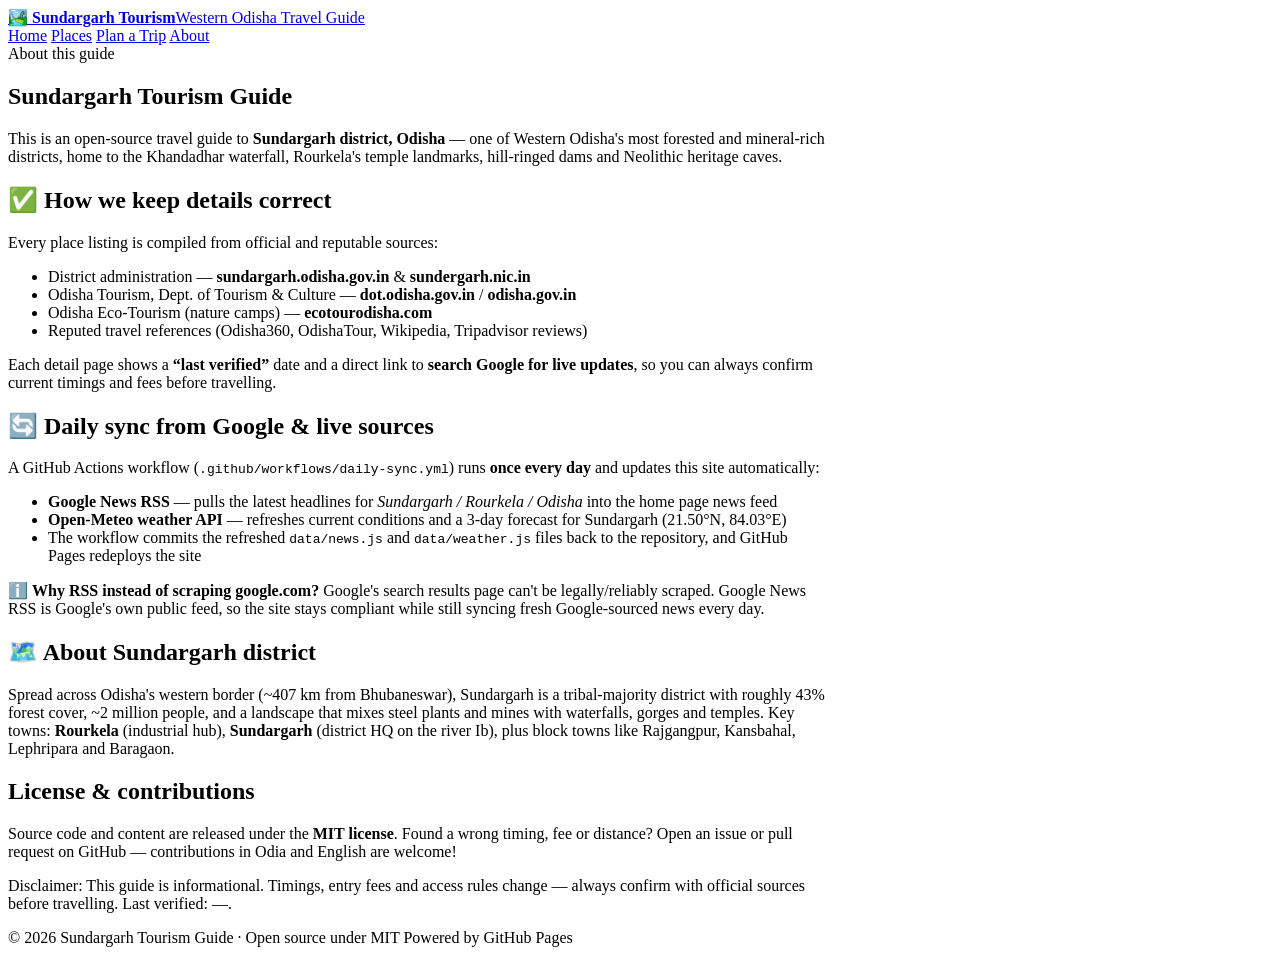
==== about.html @ 96e83e15 "Add files via upload" ====
<!DOCTYPE html>
<html lang="en">
<head>
  <meta charset="UTF-8">
  <meta name="viewport" content="width=device-width, initial-scale=1.0">
  <title>About — Sundargarh Tourism Guide</title>
  <meta name="description" content="About the Sundargarh Tourism Guide — sources, method and daily Google sync.">
  <link rel="icon" href="data:image/svg+xml,<svg xmlns='http://www.w3.org/2000/svg' viewBox='0 0 100 100'><text y='.9em' font-size='90'>🏞️</text></svg>">
  <link rel="stylesheet" href="css/style.css">
</head>
<body>
  <header class="site-header">
    <div class="container header-inner">
      <a class="brand" href="index.html">
        <span class="brand-mark">🏞️</span>
        <span class="brand-text"><strong>Sundargarh Tourism</strong><span>Western Odisha Travel Guide</span></span>
      </a>
      <nav class="nav" aria-label="Main navigation">
        <a href="index.html">Home</a>
        <a href="places.html">Places</a>
        <a href="trip.html">Plan a Trip</a>
        <a href="about.html" class="active">About</a>
      </nav>
    </div>
  </header>

  <main>
    <section>
      <div class="container" style="max-width:820px">
        <div class="section-head">
          <span class="eyebrow">About this guide</span>
          <h2>Sundargarh Tourism Guide</h2>
        </div>

        <div class="prose">
          <p>This is an open-source travel guide to <b>Sundargarh district, Odisha</b> — one of Western Odisha's most forested and mineral-rich districts, home to the Khandadhar waterfall, Rourkela's temple landmarks, hill-ringed dams and Neolithic heritage caves.</p>

          <h2>✅ How we keep details correct</h2>
          <p>Every place listing is compiled from official and reputable sources:</p>
          <ul class="checklist">
            <li>District administration — <b>sundargarh.odisha.gov.in</b> &amp; <b>sundergarh.nic.in</b></li>
            <li>Odisha Tourism, Dept. of Tourism &amp; Culture — <b>dot.odisha.gov.in</b> / <b>odisha.gov.in</b></li>
            <li>Odisha Eco-Tourism (nature camps) — <b>ecotourodisha.com</b></li>
            <li>Reputed travel references (Odisha360, OdishaTour, Wikipedia, Tripadvisor reviews)</li>
          </ul>
          <p>Each detail page shows a <b>“last verified”</b> date and a direct link to <b>search Google for live updates</b>, so you can always confirm current timings and fees before travelling.</p>

          <h2>🔄 Daily sync from Google &amp; live sources</h2>
          <p>A GitHub Actions workflow (<code>.github/workflows/daily-sync.yml</code>) runs <b>once every day</b> and updates this site automatically:</p>
          <ul class="checklist">
            <li><b>Google News RSS</b> — pulls the latest headlines for <i>Sundargarh / Rourkela / Odisha</i> into the home page news feed</li>
            <li><b>Open-Meteo weather API</b> — refreshes current conditions and a 3-day forecast for Sundargarh (21.50°N, 84.03°E)</li>
            <li>The workflow commits the refreshed <code>data/news.js</code> and <code>data/weather.js</code> files back to the repository, and GitHub Pages redeploys the site</li>
          </ul>

          <div class="notice">ℹ️ <b>Why RSS instead of scraping google.com?</b> Google's search results page
          can't be legally/reliably scraped. Google News RSS is Google's own public feed, so the site stays
          compliant while still syncing fresh Google-sourced news every day.</div>

          <h2>🗺️ About Sundargarh district</h2>
          <p>Spread across Odisha's western border (~407 km from Bhubaneswar), Sundargarh is a tribal-majority district with roughly 43% forest cover, ~2 million people, and a landscape that mixes steel plants and mines with waterfalls, gorges and temples. Key towns: <b>Rourkela</b> (industrial hub), <b>Sundargarh</b> (district HQ on the river Ib), plus block towns like Rajgangpur, Kansbahal, Lephripara and Baragaon.</p>

          <h2>License &amp; contributions</h2>
          <p>Source code and content are released under the <b>MIT license</b>. Found a wrong timing, fee or distance? Open an issue or pull request on GitHub — contributions in Odia and English are welcome!</p>

          <p class="source-line">Disclaimer: This guide is informational. Timings, entry fees and access
          rules change — always confirm with official sources before travelling. Last verified:
          <span id="last-verified">—</span>.</p>
        </div>
      </div>
    </section>
  </main>

  <footer class="site-footer">
    <div class="container">
      <div class="footer-bottom" style="border-top:none;margin-top:0">
        <span>© <span id="year">2026</span> Sundargarh Tourism Guide · Open source under MIT</span>
        <span>Powered by GitHub Pages</span>
      </div>
    </div>
  </footer>

  <script src="data/places.js"></script>
  <script src="data/news.js"></script>
  <script src="data/weather.js"></script>
  <script src="js/main.js"></script>
</body>
</html>
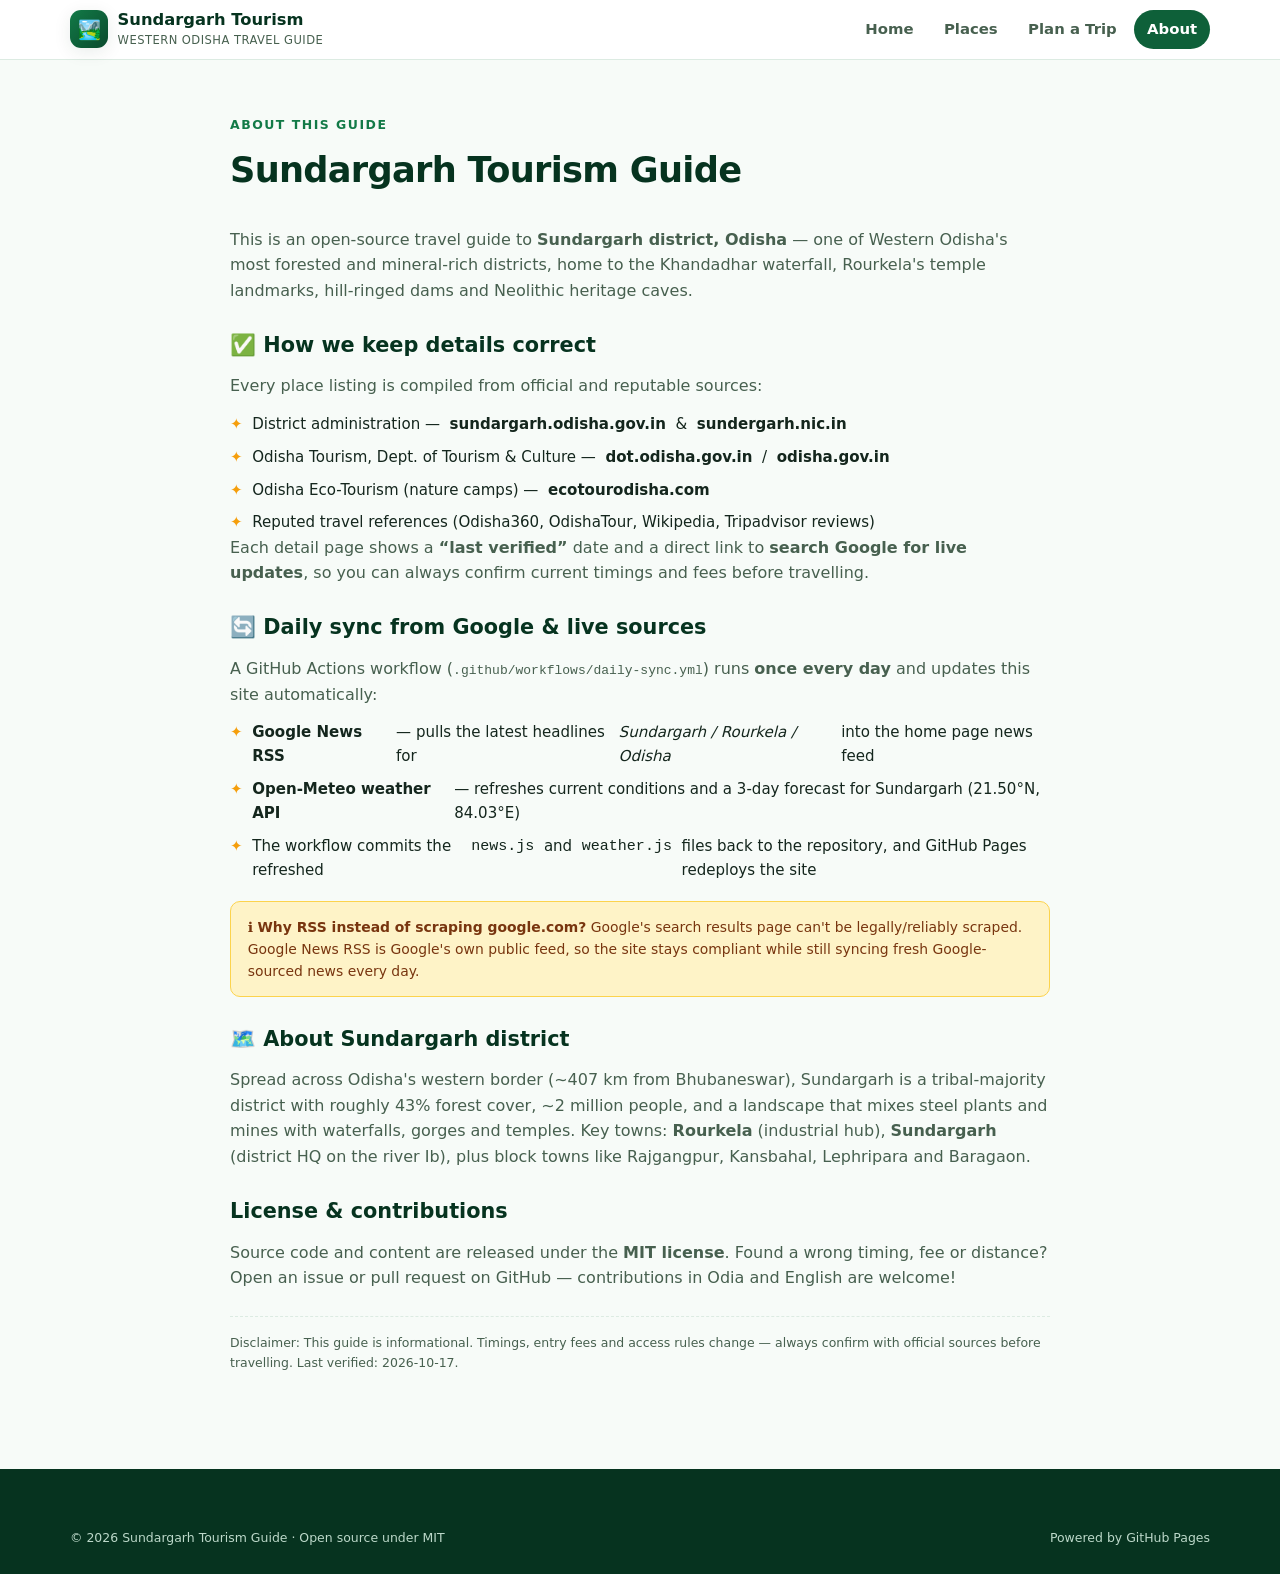
==== commit 7fbc452d: "Add files via upload" ====
--- a/about.html
+++ b/about.html
@@ -6,7 +6,7 @@
   <title>About — Sundargarh Tourism Guide</title>
   <meta name="description" content="About the Sundargarh Tourism Guide — sources, method and daily Google sync.">
   <link rel="icon" href="data:image/svg+xml,<svg xmlns='http://www.w3.org/2000/svg' viewBox='0 0 100 100'><text y='.9em' font-size='90'>🏞️</text></svg>">
-  <link rel="stylesheet" href="css/style.css">
+  <link rel="stylesheet" href="style.css">
 </head>
 <body>
   <header class="site-header">
@@ -50,7 +50,7 @@
           <ul class="checklist">
             <li><b>Google News RSS</b> — pulls the latest headlines for <i>Sundargarh / Rourkela / Odisha</i> into the home page news feed</li>
             <li><b>Open-Meteo weather API</b> — refreshes current conditions and a 3-day forecast for Sundargarh (21.50°N, 84.03°E)</li>
-            <li>The workflow commits the refreshed <code>data/news.js</code> and <code>data/weather.js</code> files back to the repository, and GitHub Pages redeploys the site</li>
+            <li>The workflow commits the refreshed <code>news.js</code> and <code>weather.js</code> files back to the repository, and GitHub Pages redeploys the site</li>
           </ul>
 
           <div class="notice">ℹ️ <b>Why RSS instead of scraping google.com?</b> Google's search results page
@@ -80,9 +80,9 @@
     </div>
   </footer>
 
-  <script src="data/places.js"></script>
-  <script src="data/news.js"></script>
-  <script src="data/weather.js"></script>
-  <script src="js/main.js"></script>
+  <script src="places.js"></script>
+  <script src="news.js"></script>
+  <script src="weather.js"></script>
+  <script src="main.js"></script>
 </body>
 </html>
--- a/style.css
+++ b/style.css
@@ -0,0 +1,294 @@
+/* ============================================================
+   Sundargarh Tourism Guide — styles
+   Mobile-first, no external dependencies (works offline/on GitHub Pages)
+   ============================================================ */
+
+:root {
+  --green-900: #06331f;
+  --green-800: #0a4a2d;
+  --green-700: #0e6039;
+  --green-600: #127a47;
+  --green-500: #17915a;
+  --green-100: #e3f4eb;
+  --green-50: #f1faf5;
+  --amber-500: #f59e0b;
+  --amber-400: #fbbf24;
+  --amber-100: #fef3c7;
+  --earth: #8b5e34;
+  --ink: #14261d;
+  --ink-soft: #47604f;
+  --line: #dcebe2;
+  --bg: #f7fbf8;
+  --card: #ffffff;
+  --radius: 16px;
+  --radius-sm: 10px;
+  --shadow: 0 4px 18px rgba(6, 51, 31, 0.09);
+  --shadow-lg: 0 14px 40px rgba(6, 51, 31, 0.16);
+  --font: system-ui, -apple-system, "Segoe UI", Roboto, "Noto Sans", "Noto Sans Oriya", Arial, sans-serif;
+}
+
+* { margin: 0; padding: 0; box-sizing: border-box; }
+html { scroll-behavior: smooth; }
+body {
+  font-family: var(--font);
+  color: var(--ink);
+  background: var(--bg);
+  line-height: 1.6;
+  -webkit-font-smoothing: antialiased;
+}
+img { display: block; max-width: 100%; }
+a { color: var(--green-600); text-decoration: none; }
+a:hover { text-decoration: underline; }
+
+.container { width: min(1140px, 92%); margin-inline: auto; }
+
+/* ---------- Header ---------- */
+.site-header {
+  position: sticky; top: 0; z-index: 50;
+  background: rgba(255, 255, 255, 0.94);
+  backdrop-filter: blur(8px);
+  border-bottom: 1px solid var(--line);
+}
+.header-inner {
+  display: flex; align-items: center; justify-content: space-between;
+  padding: 0.65rem 0; gap: 1rem;
+}
+.brand { display: flex; align-items: center; gap: 0.6rem; text-decoration: none; }
+.brand:hover { text-decoration: none; }
+.brand-mark {
+  width: 38px; height: 38px; border-radius: 11px; flex: none;
+  background: linear-gradient(135deg, var(--green-600), var(--green-800));
+  display: grid; place-items: center; color: #fff; font-size: 1.15rem;
+  box-shadow: var(--shadow);
+}
+.brand-text { line-height: 1.15; }
+.brand-text strong { display: block; font-size: 1.02rem; color: var(--green-900); }
+.brand-text span { font-size: 0.72rem; color: var(--ink-soft); letter-spacing: 0.04em; text-transform: uppercase; }
+.nav { display: flex; gap: 0.3rem; align-items: center; flex-wrap: wrap; }
+.nav a {
+  padding: 0.45rem 0.8rem; border-radius: 999px; font-size: 0.93rem; font-weight: 600;
+  color: var(--ink-soft); text-decoration: none;
+}
+.nav a:hover { background: var(--green-100); color: var(--green-800); text-decoration: none; }
+.nav a.active { background: var(--green-700); color: #fff; }
+
+/* ---------- Hero ---------- */
+.hero {
+  position: relative; min-height: clamp(420px, 62vh, 620px);
+  display: flex; align-items: flex-end;
+  background: var(--green-900);
+  overflow: hidden;
+}
+.hero img.hero-bg {
+  position: absolute; inset: 0; width: 100%; height: 100%;
+  object-fit: cover; opacity: 0.72;
+}
+.hero::after {
+  content: ""; position: absolute; inset: 0;
+  background: linear-gradient(to top, rgba(4, 28, 17, 0.92) 8%, rgba(4, 28, 17, 0.35) 55%, rgba(4, 28, 17, 0.25) 100%);
+}
+.hero-content { position: relative; z-index: 2; padding: 3.2rem 0 2.6rem; color: #fff; }
+.hero-kicker {
+  display: inline-block; background: rgba(251, 191, 36, 0.18); color: var(--amber-400);
+  border: 1px solid rgba(251, 191, 36, 0.45);
+  font-size: 0.78rem; font-weight: 700; letter-spacing: 0.1em; text-transform: uppercase;
+  padding: 0.3rem 0.8rem; border-radius: 999px; margin-bottom: 0.9rem;
+}
+.hero h1 { font-size: clamp(1.9rem, 5vw, 3.2rem); line-height: 1.15; letter-spacing: -0.02em; max-width: 18ch; }
+.hero h1 em { font-style: normal; color: var(--amber-400); }
+.hero p.sub { margin-top: 0.8rem; font-size: clamp(1rem, 2.2vw, 1.15rem); max-width: 58ch; color: #d8ece1; }
+.hero-actions { margin-top: 1.5rem; display: flex; gap: 0.7rem; flex-wrap: wrap; }
+
+/* ---------- Buttons ---------- */
+.btn {
+  display: inline-flex; align-items: center; gap: 0.45rem;
+  padding: 0.72rem 1.35rem; border-radius: 999px; font-weight: 700; font-size: 0.95rem;
+  border: none; cursor: pointer; text-decoration: none; transition: transform 0.15s, box-shadow 0.15s;
+}
+.btn:hover { transform: translateY(-2px); text-decoration: none; }
+.btn-primary { background: var(--amber-500); color: #4a2c00; box-shadow: 0 6px 18px rgba(245, 158, 11, 0.35); }
+.btn-ghost { background: rgba(255, 255, 255, 0.14); color: #fff; border: 1px solid rgba(255, 255, 255, 0.4); }
+.btn-green { background: var(--green-700); color: #fff; box-shadow: 0 6px 18px rgba(14, 96, 57, 0.3); }
+.btn-outline { background: #fff; color: var(--green-800); border: 1.5px solid var(--green-600); }
+
+/* ---------- Sections ---------- */
+section { padding: 3.2rem 0; }
+.section-head { max-width: 62ch; margin-bottom: 1.8rem; }
+.section-head .eyebrow {
+  color: var(--green-600); font-weight: 800; font-size: 0.78rem;
+  letter-spacing: 0.12em; text-transform: uppercase;
+}
+.section-head h2 { font-size: clamp(1.5rem, 3.4vw, 2.2rem); letter-spacing: -0.02em; margin-top: 0.3rem; color: var(--green-900); }
+.section-head p { margin-top: 0.55rem; color: var(--ink-soft); }
+.band { background: #fff; border-block: 1px solid var(--line); }
+
+/* ---------- Stats ---------- */
+.stats {
+  display: grid; grid-template-columns: repeat(2, 1fr); gap: 0.9rem;
+  margin-top: -1.6rem; position: relative; z-index: 5;
+}
+.stat {
+  background: var(--card); border: 1px solid var(--line); border-radius: var(--radius);
+  padding: 1.05rem 1.1rem; box-shadow: var(--shadow);
+}
+.stat b { display: block; font-size: clamp(1.25rem, 3vw, 1.7rem); color: var(--green-700); line-height: 1.1; }
+.stat span { font-size: 0.83rem; color: var(--ink-soft); }
+
+/* ---------- Cards / grids ---------- */
+.grid { display: grid; gap: 1.15rem; grid-template-columns: repeat(auto-fill, minmax(265px, 1fr)); }
+.card {
+  background: var(--card); border: 1px solid var(--line); border-radius: var(--radius);
+  overflow: hidden; box-shadow: var(--shadow); display: flex; flex-direction: column;
+  transition: transform 0.18s, box-shadow 0.18s; position: relative;
+}
+.card:hover { transform: translateY(-4px); box-shadow: var(--shadow-lg); }
+.card-img { position: relative; aspect-ratio: 16 / 10; overflow: hidden; background: var(--green-100); }
+.card-img img { width: 100%; height: 100%; object-fit: cover; transition: transform 0.35s; }
+.card:hover .card-img img { transform: scale(1.05); }
+.card-tag {
+  position: absolute; top: 0.7rem; left: 0.7rem; z-index: 2;
+  background: rgba(6, 51, 31, 0.82); color: #fff; font-size: 0.7rem; font-weight: 700;
+  letter-spacing: 0.06em; text-transform: uppercase; padding: 0.24rem 0.6rem; border-radius: 999px;
+  backdrop-filter: blur(4px);
+}
+.card-body { padding: 1rem 1.05rem 1.15rem; display: flex; flex-direction: column; gap: 0.45rem; flex: 1; }
+.card-body h3 { font-size: 1.06rem; color: var(--green-900); line-height: 1.3; }
+.card-body h3 a { color: inherit; text-decoration: none; }
+.card-body h3 a:hover { color: var(--green-600); }
+.card-body .tagline { font-size: 0.88rem; color: var(--ink-soft); flex: 1; }
+.meta { display: flex; flex-direction: column; gap: 0.3rem; font-size: 0.8rem; color: var(--ink-soft); margin-top: 0.2rem; }
+.meta div { display: flex; gap: 0.45rem; align-items: flex-start; }
+.meta .ico { flex: none; width: 1.15rem; text-align: center; }
+.card-link { margin-top: 0.55rem; font-weight: 700; font-size: 0.88rem; }
+
+/* ---------- Filters ---------- */
+.filters { display: flex; flex-wrap: wrap; gap: 0.55rem; margin-bottom: 1.4rem; }
+.chip {
+  border: 1.5px solid var(--line); background: #fff; color: var(--ink-soft);
+  padding: 0.42rem 0.95rem; border-radius: 999px; font-size: 0.87rem; font-weight: 700;
+  cursor: pointer; transition: all 0.15s;
+}
+.chip:hover { border-color: var(--green-500); color: var(--green-700); }
+.chip.active { background: var(--green-700); border-color: var(--green-700); color: #fff; }
+.search-box { position: relative; margin-bottom: 1.2rem; }
+.search-box input {
+  width: 100%; padding: 0.8rem 1.1rem 0.8rem 2.7rem; border-radius: 999px;
+  border: 1.5px solid var(--line); font-size: 0.97rem; font-family: var(--font);
+  background: #fff; outline: none; transition: border 0.15s, box-shadow 0.15s;
+}
+.search-box input:focus { border-color: var(--green-500); box-shadow: 0 0 0 4px rgba(23, 145, 90, 0.14); }
+.search-box .ico { position: absolute; left: 1rem; top: 50%; transform: translateY(-50%); opacity: 0.5; }
+.empty-state { text-align: center; color: var(--ink-soft); padding: 2.5rem 1rem; display: none; }
+
+/* ---------- Live widgets (news + weather) ---------- */
+.widget-grid { display: grid; gap: 1.15rem; grid-template-columns: 1fr; }
+.news-list { display: flex; flex-direction: column; gap: 0.7rem; }
+.news-item {
+  background: var(--card); border: 1px solid var(--line); border-radius: var(--radius-sm);
+  padding: 0.85rem 1rem; display: block; text-decoration: none; transition: border 0.15s, transform 0.15s;
+}
+.news-item:hover { border-color: var(--green-500); transform: translateX(3px); text-decoration: none; }
+.news-item .t { font-weight: 700; font-size: 0.93rem; color: var(--ink); line-height: 1.4; }
+.news-item .m { font-size: 0.76rem; color: var(--ink-soft); margin-top: 0.3rem; display: flex; gap: 0.5rem; flex-wrap: wrap; }
+.news-item .src { color: var(--green-600); font-weight: 700; }
+.widget-note { font-size: 0.75rem; color: var(--ink-soft); margin-top: 0.8rem; }
+.weather-card { background: linear-gradient(150deg, var(--green-800), var(--green-600)); color: #fff; border: none; }
+.weather-card .card-body { gap: 0.6rem; }
+.weather-now { display: flex; align-items: center; gap: 1rem; }
+.weather-now .temp { font-size: 2.6rem; font-weight: 800; line-height: 1; }
+.weather-now .cond { font-size: 0.95rem; color: #d8ece1; }
+.weather-icon { font-size: 2.4rem; }
+.weather-meta { display: flex; gap: 1.2rem; font-size: 0.83rem; color: #d8ece1; flex-wrap: wrap; }
+.weather-days { display: grid; grid-template-columns: repeat(3, 1fr); gap: 0.55rem; margin-top: 0.4rem; }
+.weather-day {
+  background: rgba(255, 255, 255, 0.12); border: 1px solid rgba(255, 255, 255, 0.18);
+  border-radius: var(--radius-sm); padding: 0.55rem 0.5rem; text-align: center; font-size: 0.78rem;
+}
+.weather-day b { display: block; font-size: 0.95rem; }
+.weather-day .d { opacity: 0.85; font-size: 0.72rem; }
+.sync-badge {
+  display: inline-flex; align-items: center; gap: 0.4rem; font-size: 0.74rem; font-weight: 700;
+  background: var(--amber-100); color: #92400e; padding: 0.25rem 0.7rem; border-radius: 999px;
+}
+.sync-badge .dot { width: 7px; height: 7px; border-radius: 50%; background: #16a34a; animation: pulse 2s infinite; }
+@keyframes pulse { 0%, 100% { opacity: 1; } 50% { opacity: 0.35; } }
+
+/* ---------- Detail page ---------- */
+.detail-hero { position: relative; min-height: 340px; display: flex; align-items: flex-end; background: var(--green-900); overflow: hidden; }
+.detail-hero img { position: absolute; inset: 0; width: 100%; height: 100%; object-fit: cover; opacity: 0.7; }
+.detail-hero::after { content: ""; position: absolute; inset: 0; background: linear-gradient(to top, rgba(4,28,17,.92), rgba(4,28,17,.2)); }
+.detail-hero .container { position: relative; z-index: 2; padding: 2.4rem 0; color: #fff; }
+.detail-hero .crumb { font-size: 0.82rem; opacity: 0.85; margin-bottom: 0.5rem; }
+.detail-hero .crumb a { color: var(--amber-400); }
+.detail-hero h1 { font-size: clamp(1.7rem, 4.5vw, 2.6rem); line-height: 1.15; }
+.detail-hero .tagline { color: #d8ece1; margin-top: 0.4rem; max-width: 60ch; }
+.detail-layout { display: grid; gap: 1.6rem; grid-template-columns: 1fr; padding: 2.4rem 0 3rem; }
+.info-panel { background: var(--card); border: 1px solid var(--line); border-radius: var(--radius); box-shadow: var(--shadow); overflow: hidden; align-self: start; }
+.info-panel h3 { background: var(--green-800); color: #fff; font-size: 0.95rem; padding: 0.8rem 1.1rem; }
+.info-row { display: flex; gap: 0.7rem; padding: 0.8rem 1.1rem; border-top: 1px solid var(--line); font-size: 0.88rem; }
+.info-row .ico { flex: none; }
+.info-row b { display: block; color: var(--green-900); font-size: 0.8rem; text-transform: uppercase; letter-spacing: 0.05em; }
+.info-row span { color: var(--ink-soft); }
+.prose h2 { font-size: 1.3rem; color: var(--green-900); margin: 1.6rem 0 0.7rem; }
+.prose h2:first-child { margin-top: 0; }
+.prose p { color: var(--ink-soft); margin-bottom: 0.8rem; }
+.checklist { list-style: none; display: flex; flex-direction: column; gap: 0.55rem; }
+.checklist li { display: flex; gap: 0.6rem; align-items: flex-start; font-size: 0.94rem; color: var(--ink); }
+.checklist li::before { content: "✦"; color: var(--amber-500); flex: none; font-weight: 700; }
+.source-line { font-size: 0.78rem; color: var(--ink-soft); border-top: 1px dashed var(--line); padding-top: 1rem; margin-top: 1.6rem; }
+
+/* ---------- Trip planner ---------- */
+.trip-cols { display: grid; gap: 1.15rem; grid-template-columns: 1fr; }
+.info-card { background: var(--card); border: 1px solid var(--line); border-radius: var(--radius); padding: 1.3rem 1.35rem; box-shadow: var(--shadow); }
+.info-card h3 { color: var(--green-900); font-size: 1.05rem; margin-bottom: 0.7rem; display: flex; gap: 0.5rem; align-items: center; }
+.info-card ul { padding-left: 1.15rem; color: var(--ink-soft); font-size: 0.92rem; display: flex; flex-direction: column; gap: 0.4rem; }
+.itinerary { counter-reset: day; display: flex; flex-direction: column; gap: 0.9rem; }
+.itin-item { display: flex; gap: 0.95rem; background: var(--card); border: 1px solid var(--line); border-radius: var(--radius-sm); padding: 1rem 1.1rem; }
+.itin-item .day {
+  counter-increment: day; flex: none; width: 44px; height: 44px; border-radius: 12px;
+  background: var(--green-100); color: var(--green-800); font-weight: 800; font-size: 0.78rem;
+  display: grid; place-items: center; text-align: center; line-height: 1.1;
+}
+.itin-item h4 { font-size: 0.98rem; color: var(--green-900); }
+.itin-item p { font-size: 0.87rem; color: var(--ink-soft); margin-top: 0.2rem; }
+
+/* ---------- Footer ---------- */
+.site-footer { background: var(--green-900); color: #bcd8c9; padding: 2.6rem 0 1.6rem; margin-top: 2rem; }
+.footer-grid { display: grid; gap: 1.6rem; grid-template-columns: 1fr; }
+.site-footer h4 { color: #fff; font-size: 0.95rem; margin-bottom: 0.7rem; }
+.site-footer a { color: #9fd8ba; font-size: 0.88rem; }
+.site-footer p, .site-footer li { font-size: 0.86rem; line-height: 1.65; }
+.site-footer ul { list-style: none; display: flex; flex-direction: column; gap: 0.35rem; }
+.footer-bottom {
+  border-top: 1px solid rgba(255, 255, 255, 0.14); margin-top: 1.9rem; padding-top: 1.1rem;
+  display: flex; justify-content: space-between; gap: 0.8rem; flex-wrap: wrap; font-size: 0.78rem;
+}
+
+/* ---------- Misc ---------- */
+.badge-row { display: flex; gap: 0.5rem; flex-wrap: wrap; margin-top: 0.9rem; }
+.badge {
+  font-size: 0.76rem; font-weight: 700; background: var(--green-100); color: var(--green-800);
+  padding: 0.28rem 0.7rem; border-radius: 999px;
+}
+.notice {
+  background: var(--amber-100); border: 1px solid #fcd34d; color: #78350f;
+  border-radius: var(--radius-sm); padding: 0.85rem 1.05rem; font-size: 0.87rem; margin-top: 1.2rem;
+}
+.skip-link { position: absolute; left: -999px; }
+.skip-link:focus { left: 0.5rem; top: 0.5rem; z-index: 99; background: #fff; padding: 0.5rem; border-radius: 6px; }
+
+/* ---------- Responsive ---------- */
+@media (min-width: 640px) {
+  .stats { grid-template-columns: repeat(4, 1fr); }
+  .widget-grid { grid-template-columns: 1.6fr 1fr; }
+  .trip-cols { grid-template-columns: repeat(2, 1fr); }
+  .footer-grid { grid-template-columns: 1.4fr 1fr 1fr; }
+}
+@media (min-width: 900px) {
+  .detail-layout { grid-template-columns: 1.7fr 1fr; }
+}
+@media (max-width: 720px) {
+  .nav { gap: 0.1rem; }
+  .nav a { padding: 0.4rem 0.55rem; font-size: 0.82rem; }
+  .brand-text span { display: none; }
+}
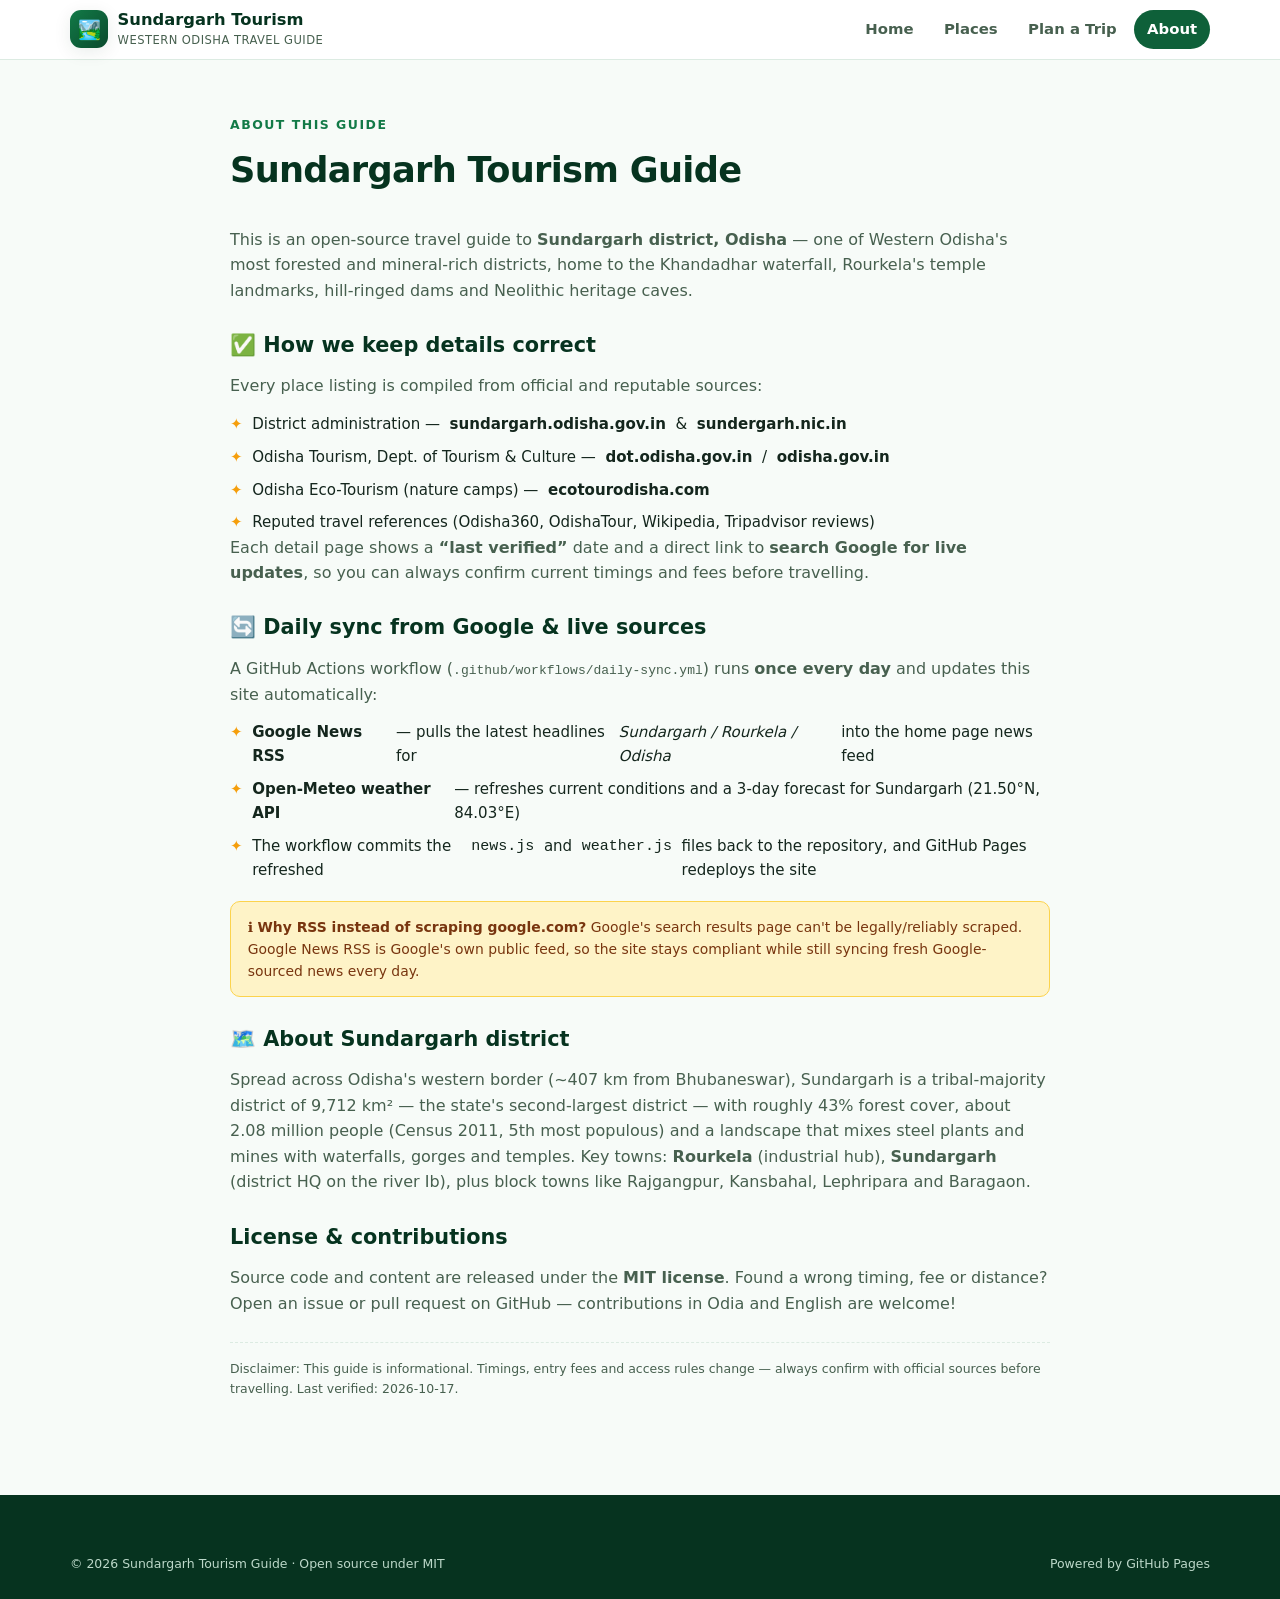
==== commit b5b972c4: "Add files via upload" ====
--- a/about.html
+++ b/about.html
@@ -58,7 +58,7 @@
           compliant while still syncing fresh Google-sourced news every day.</div>
 
           <h2>🗺️ About Sundargarh district</h2>
-          <p>Spread across Odisha's western border (~407 km from Bhubaneswar), Sundargarh is a tribal-majority district with roughly 43% forest cover, ~2 million people, and a landscape that mixes steel plants and mines with waterfalls, gorges and temples. Key towns: <b>Rourkela</b> (industrial hub), <b>Sundargarh</b> (district HQ on the river Ib), plus block towns like Rajgangpur, Kansbahal, Lephripara and Baragaon.</p>
+          <p>Spread across Odisha's western border (~407 km from Bhubaneswar), Sundargarh is a tribal-majority district of 9,712 km² — the state's second-largest district — with roughly 43% forest cover, about 2.08 million people (Census 2011, 5th most populous) and a landscape that mixes steel plants and mines with waterfalls, gorges and temples. Key towns: <b>Rourkela</b> (industrial hub), <b>Sundargarh</b> (district HQ on the river Ib), plus block towns like Rajgangpur, Kansbahal, Lephripara and Baragaon.</p>
 
           <h2>License &amp; contributions</h2>
           <p>Source code and content are released under the <b>MIT license</b>. Found a wrong timing, fee or distance? Open an issue or pull request on GitHub — contributions in Odia and English are welcome!</p>
